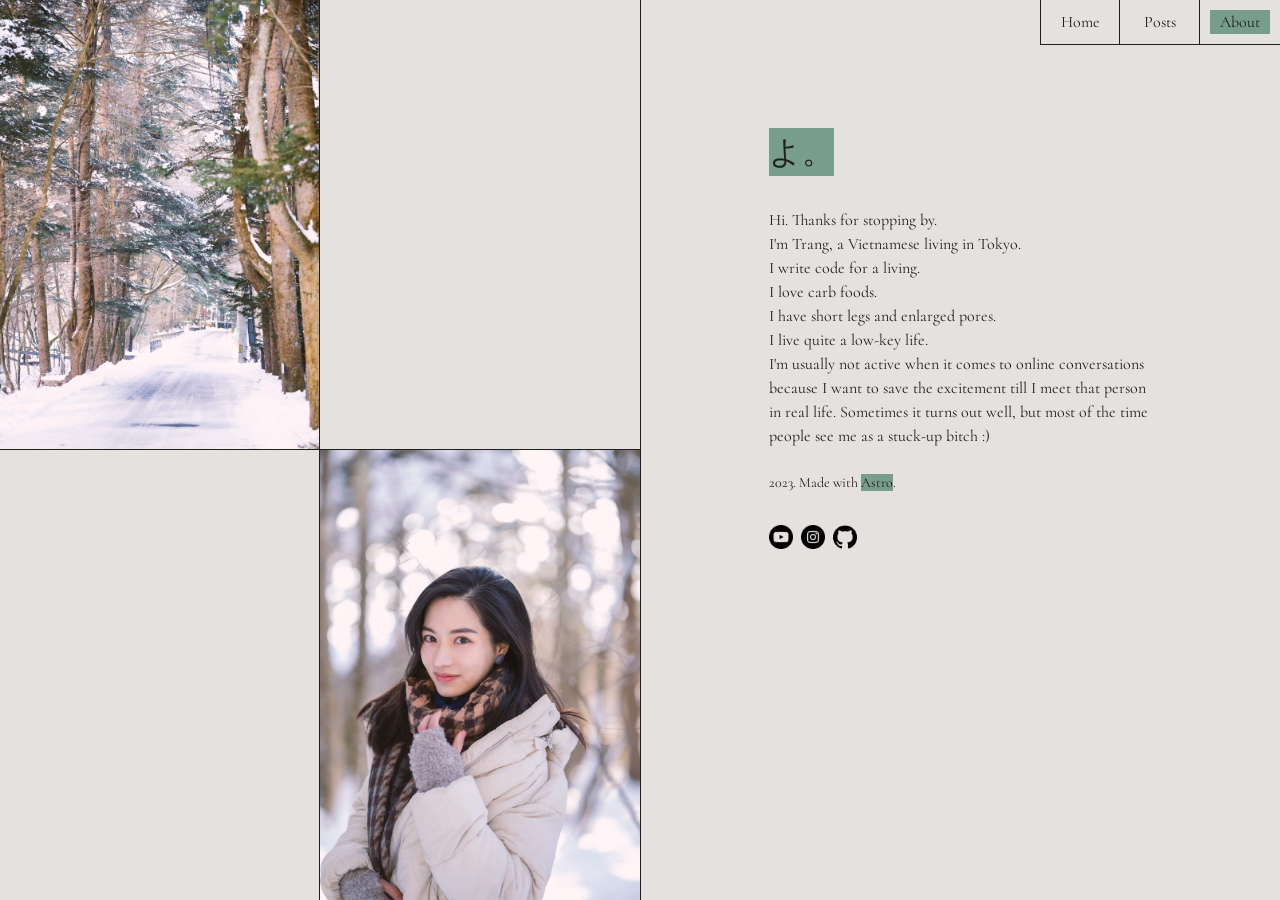
==== About/index.html @ fc633637 "Add files via upload" ====
<!DOCTYPE html><html data-astro-cid-5hce7sga=""><head><meta charset="utf-8"><title>About Trang</title><meta name="viewport" content="width=device-width, initial-scale=1"><link rel="icon" type="image/x-icon" href="images/favicon.jpg"><link rel="stylesheet" href="css/Base.B7hbmE_L.css"></head> <body class="bg-beige-100" data-astro-cid-5hce7sga="">  <div class="flex sm:h-screen flex-col-reverse sm:flex-row"> <div class="sm:flex-1 border-t sm:border-t-0 sm:border-r"> <div class="grid w-full h-full grid-cols-2 grid-rows-[270px_270px] sm:grid-rows-2"> <div class="bd bd-right bd-bottom overflow-hidden flex items-end"> <img src="images/snow2.jpg" alt="hero image" loading="lazy" decoding="async" width="300" height="700" class="w-full"> </div> <div class="bd bd-bottom overflow-hidden flex items-center justify-center"> <h3 class="sm:text-2xl w-9/12 uppercase"></h3> </div> <div class="bd bd-right overflow-hidden flex items-center px-8"> <h3 class="sm:text-2xl"></h3> </div> <div class="overflow-hidden flex"> <img src="images/snow3.jpg" alt="hero image" loading="lazy" decoding="async" width="500" height="700" class="w-full object-cover"> </div> </div> </div> <div class="sm:flex-1 static sm:relative"> <nav class="fixed items-center sm:absolute left-0 sm:right-0 sm:left-[unset] bg-beige-100"> <div class="flex items-center"> <a href="/" class="border-r border-b sm:border-l p-2.5 w-20 block text-center"> Home</a> <a href="/posts" class="bd bd-bottom bd-right p-2.5 w-20 block text-center"><p>Posts</p></a> <a href="/about" class="border-b border-r sm:border-r-0 p-2.5 w-20 block text-center"> <p class="bg-green-300">About</p></a> </div> </nav> <div class="py-20 px-10 sm:p-32"> <h4 class="text-2xl bg-green-300 w-fit font-jp mb-8">よ。</h4> <p>Hi. Thanks for stopping by.</p> <p>I'm Trang, a Vietnamese living in Tokyo.</p> <p>I write code for a living.</p> <p>I love carb foods.</p> <p>I have short legs and enlarged pores.</p> <p>I live quite a low-key life.</p> <p>
I'm usually not active when it comes to online conversations because I want to save the excitement till I meet that person in real life. Sometimes it turns out well, but most
     of the time people see me as a stuck-up bitch :)
</p> <br> <p class="text-sm">2023. Made with <a href="https://astro.build/" target="_blank" class="bg-green-300">Astro</a>.</p> <div class="flex gap-2 mt-8"> <a href="https://www.youtube.com/@mydebugdiary/featured" target="_blank" rel="noreferrer"><img src="images/youtube.png" alt="instagram-icon" class="w-6 h-6 cursor-pointer"></a> <a href="https://www.instagram.com/trang_garlic" target="_blank" rel="noreferrer"><img src="images/instagram.png" alt="instagram-icon" class="w-6 h-6 cursor-pointer"></a> <a href="https://github.com/trangtt-1054" target="_blank" rel="noreferrer"><img src="images/github.png" alt="linkedin-icon" class="w-6 h-6 cursor-pointer"></a> <!-- <a href="https://www.facebook.com/trang.sachi" target="_blank" rel="noreferrer"
      ><img src="/icons/youtube.png" alt="youtube-icon" class="w-6 h-6 cursor-pointer" /><img src="/icons/instagram.png" alt="instagram-icon" class="w-6 h-6 cursor-pointer" /></a
     > --> </div> </div> </div> </div>  <!-- <Navbar />
  <div class="max-w-5xl mx-auto mt-16">
   
  </div>
 </body> --> </body></html>
---- About/css/Base.B7hbmE_L.css ----
@layer properties{@supports (((-webkit-hyphens:none)) and (not (margin-trim:inline))) or ((-moz-orient:inline) and (not (color:rgb(from red r g b)))){*,:before,:after,::backdrop{--tw-border-style:solid;--tw-leading:initial;--tw-font-weight:initial;--tw-tracking:initial}}}@layer theme{:root,:host{--font-mono:ui-monospace, SFMono-Regular, Menlo, Monaco, Consolas, "Liberation Mono", "Courier New", monospace;--spacing:.25rem;--container-5xl:64rem;--font-weight-semibold:600;--font-weight-bold:700;--leading-tight:1.25;--default-mono-font-family:var(--font-mono)}}@layer base{*,:after,:before,::backdrop{box-sizing:border-box;border:0 solid;margin:0;padding:0}::file-selector-button{box-sizing:border-box;border:0 solid;margin:0;padding:0}html,:host{-webkit-text-size-adjust:100%;tab-size:4;font-feature-settings:normal;font-variation-settings:normal;-webkit-tap-highlight-color:transparent;font-family:Cormorant,serif;line-height:1.5}hr{height:0;color:inherit;border-top-width:1px}abbr:where([title]){-webkit-text-decoration:underline dotted;text-decoration:underline dotted}h1,h2,h3,h4,h5,h6{font-size:inherit;font-weight:inherit}a{color:inherit;-webkit-text-decoration:inherit;text-decoration:inherit}b,strong{font-weight:bolder}code,kbd,samp,pre{font-family:var(--default-mono-font-family,ui-monospace, SFMono-Regular, Menlo, Monaco, Consolas, "Liberation Mono", "Courier New", monospace);font-feature-settings:var(--default-mono-font-feature-settings,normal);font-variation-settings:var(--default-mono-font-variation-settings,normal);font-size:1em}small{font-size:80%}sub,sup{vertical-align:baseline;font-size:75%;line-height:0;position:relative}sub{bottom:-.25em}sup{top:-.5em}table{text-indent:0;border-color:inherit;border-collapse:collapse}:-moz-focusring{outline:auto}progress{vertical-align:baseline}summary{display:list-item}ol,ul,menu{list-style:none}img,svg,video,canvas,audio,iframe,embed,object{vertical-align:middle;display:block}img,video{max-width:100%;height:auto}button,input,select,optgroup,textarea{font:inherit;font-feature-settings:inherit;font-variation-settings:inherit;letter-spacing:inherit;color:inherit;opacity:1;background-color:#0000;border-radius:0}::file-selector-button{font:inherit;font-feature-settings:inherit;font-variation-settings:inherit;letter-spacing:inherit;color:inherit;opacity:1;background-color:#0000;border-radius:0}:where(select:is([multiple],[size])) optgroup{font-weight:bolder}:where(select:is([multiple],[size])) optgroup option{padding-inline-start:20px}::file-selector-button{margin-inline-end:4px}::placeholder{opacity:1}@supports (not ((-webkit-appearance:-apple-pay-button))) or (contain-intrinsic-size:1px){::placeholder{color:currentColor}@supports (color:color-mix(in lab,red,red)){::placeholder{color:color-mix(in oklab,currentcolor 50%,transparent)}}}textarea{resize:vertical}::-webkit-search-decoration{-webkit-appearance:none}::-webkit-date-and-time-value{min-height:1lh;text-align:inherit}::-webkit-datetime-edit{display:inline-flex}::-webkit-datetime-edit-fields-wrapper{padding:0}::-webkit-datetime-edit{padding-block:0}::-webkit-datetime-edit-year-field{padding-block:0}::-webkit-datetime-edit-month-field{padding-block:0}::-webkit-datetime-edit-day-field{padding-block:0}::-webkit-datetime-edit-hour-field{padding-block:0}::-webkit-datetime-edit-minute-field{padding-block:0}::-webkit-datetime-edit-second-field{padding-block:0}::-webkit-datetime-edit-millisecond-field{padding-block:0}::-webkit-datetime-edit-meridiem-field{padding-block:0}::-webkit-calendar-picker-indicator{line-height:1}:-moz-ui-invalid{box-shadow:none}button,input:where([type=button],[type=reset],[type=submit]){appearance:button}::file-selector-button{appearance:button}::-webkit-inner-spin-button{height:auto}::-webkit-outer-spin-button{height:auto}[hidden]:where(:not([hidden=until-found])){display:none!important}h1{font-size:3.5rem}html{color:#231f1f}}@layer components;@layer utilities{.pointer-events-none{pointer-events:none}.absolute{position:absolute}.fixed{position:fixed}.relative{position:relative}.static{position:static}.start{inset-inline-start:var(--spacing)}.end{inset-inline-end:var(--spacing)}.top-0{top:calc(var(--spacing) * 0)}.top-32{top:calc(var(--spacing) * 32)}.top-\[400px\]{top:400px}.bottom-3\.5{bottom:calc(var(--spacing) * 3.5)}.left-0{left:calc(var(--spacing) * 0)}.left-3{left:calc(var(--spacing) * 3)}.z-30{z-index:30}.col-span-1{grid-column:span 1/span 1}.col-span-2{grid-column:span 2/span 2}.col-span-4{grid-column:span 4/span 4}.col-start-1{grid-column-start:1}.col-start-2{grid-column-start:2}.col-start-4{grid-column-start:4}.row-span-1{grid-row:span 1/span 1}.row-span-2{grid-row:span 2/span 2}.row-span-3{grid-row:span 3/span 3}.row-span-6{grid-row:span 6/span 6}.row-span-10{grid-row:span 10/span 10}.row-span-18{grid-row:span 18/span 18}.row-span-19{grid-row:span 19/span 19}.row-span-20{grid-row:span 20/span 20}.row-span-21{grid-row:span 21/span 21}.row-span-22{grid-row:span 22/span 22}.row-span-23{grid-row:span 23/span 23}.row-span-25{grid-row:span 25/span 25}.row-span-27{grid-row:span 27/span 27}.row-start-2{grid-row-start:2}.m-auto{margin:auto}.mx-6{margin-inline:calc(var(--spacing) * 6)}.mx-auto{margin-inline:auto}.my-6{margin-block:calc(var(--spacing) * 6)}.mt-6{margin-top:calc(var(--spacing) * 6)}.mt-8{margin-top:calc(var(--spacing) * 8)}.mt-16{margin-top:calc(var(--spacing) * 16)}.mr-2{margin-right:calc(var(--spacing) * 2)}.mb-2{margin-bottom:calc(var(--spacing) * 2)}.mb-3{margin-bottom:calc(var(--spacing) * 3)}.mb-4{margin-bottom:calc(var(--spacing) * 4)}.mb-8{margin-bottom:calc(var(--spacing) * 8)}.-ml-24{margin-left:calc(var(--spacing) * -24)}.ml-4{margin-left:calc(var(--spacing) * 4)}.ml-auto{margin-left:auto}.block{display:block}.flex{display:flex}.grid{display:grid}.hidden{display:none}.inline-block{display:inline-block}.h-6{height:calc(var(--spacing) * 6)}.h-\[20px\]{height:20px}.h-\[60px\]{height:60px}.h-\[100px\]{height:100px}.h-\[180px\]{height:180px}.h-\[200px\]{height:200px}.h-\[210px\]{height:210px}.h-\[500px\]{height:500px}.h-full{height:100%}.h-screen{height:100vh}.w-1\/3{width:33.3333%}.w-6{width:calc(var(--spacing) * 6)}.w-9\/12{width:75%}.w-20{width:calc(var(--spacing) * 20)}.w-\[230px\]{width:230px}.w-\[460px\]{width:460px}.w-\[690px\]{width:690px}.w-\[800px\]{width:800px}.w-fit{width:fit-content}.w-full{width:100%}.max-w-5xl{max-width:var(--container-5xl)}.max-w-\[80\%\]{max-width:80%}.flex-1{flex:1}.cursor-pointer{cursor:pointer}.grid-cols-2{grid-template-columns:repeat(2,minmax(0,1fr))}.grid-cols-\[1fr_1fr_1fr_80px\]{grid-template-columns:1fr 1fr 1fr 80px}.grid-cols-\[230px_230px_230px_230px\]{grid-template-columns:230px 230px 230px 230px}.grid-rows-\[100px_1fr_1fr\]{grid-template-rows:100px 1fr 1fr}.grid-rows-\[100px_1fr_1fr_1fr\]{grid-template-rows:100px 1fr 1fr 1fr}.grid-rows-\[270px_270px\]{grid-template-rows:270px 270px}.flex-col{flex-direction:column}.flex-col-reverse{flex-direction:column-reverse}.flex-row{flex-direction:row}.items-center{align-items:center}.items-end{align-items:flex-end}.items-start{align-items:flex-start}.justify-center{justify-content:center}.justify-end{justify-content:flex-end}.gap-2{gap:calc(var(--spacing) * 2)}.overflow-hidden{overflow:hidden}.border{border-style:var(--tw-border-style);border-width:1px}.border-t{border-top-style:var(--tw-border-style);border-top-width:1px}.border-r{border-right-style:var(--tw-border-style);border-right-width:1px}.border-b{border-bottom-style:var(--tw-border-style);border-bottom-width:1px}.border-b-0{border-bottom-style:var(--tw-border-style);border-bottom-width:0}.bg-beige-100{background-color:#e4e1df}.bg-green-300{background-color:#779e8c}.object-cover{object-fit:cover}.p-2\.5{padding:calc(var(--spacing) * 2.5)}.p-3{padding:calc(var(--spacing) * 3)}.p-4{padding:calc(var(--spacing) * 4)}.p-6{padding:calc(var(--spacing) * 6)}.p-8{padding:calc(var(--spacing) * 8)}.px-1{padding-inline:calc(var(--spacing) * 1)}.px-8{padding-inline:calc(var(--spacing) * 8)}.px-10{padding-inline:calc(var(--spacing) * 10)}.py-0{padding-block:calc(var(--spacing) * 0)}.py-4{padding-block:calc(var(--spacing) * 4)}.py-8{padding-block:calc(var(--spacing) * 8)}.py-10{padding-block:calc(var(--spacing) * 10)}.py-16{padding-block:calc(var(--spacing) * 16)}.py-20{padding-block:calc(var(--spacing) * 20)}.pt-20{padding-top:calc(var(--spacing) * 20)}.pr-8{padding-right:calc(var(--spacing) * 8)}.pb-7{padding-bottom:calc(var(--spacing) * 7)}.pb-16{padding-bottom:calc(var(--spacing) * 16)}.text-center{text-align:center}.text-right{text-align:right}.font-jp{font-family:Noto Serif JP}.text-2xl{font-size:2rem}.text-5xl{font-size:7.5rem}.text-sm{font-size:.875rem}.text-xl{font-size:1.5rem}.leading-tight{--tw-leading:var(--leading-tight);line-height:var(--leading-tight)}.font-bold{--tw-font-weight:var(--font-weight-bold);font-weight:var(--font-weight-bold)}.font-semibold{--tw-font-weight:var(--font-weight-semibold);font-weight:var(--font-weight-semibold)}.tracking-tight{--tw-tracking:-.07em;letter-spacing:-.07em}.tracking-tighter{--tw-tracking:-.1em;letter-spacing:-.1em}.text-green-300{color:#779e8c}.uppercase{text-transform:uppercase}.italic{font-style:italic}.first\:border-t:first-child{border-top-style:var(--tw-border-style);border-top-width:1px}@media(hover:hover){.hover\:underline:hover{text-decoration-line:underline}}@media(min-width:40rem){.sm\:absolute{position:absolute}.sm\:fixed{position:fixed}.sm\:relative{position:relative}.sm\:right-0{right:calc(var(--spacing) * 0)}.sm\:left-\[unset\]{left:unset}.sm\:mt-8{margin-top:calc(var(--spacing) * 8)}.sm\:mt-10{margin-top:calc(var(--spacing) * 10)}.sm\:mb-2{margin-bottom:calc(var(--spacing) * 2)}.sm\:mb-4{margin-bottom:calc(var(--spacing) * 4)}.sm\:mb-8{margin-bottom:calc(var(--spacing) * 8)}.sm\:block{display:block}.sm\:flex{display:flex}.sm\:grid{display:grid}.sm\:hidden{display:none}.sm\:h-64{height:calc(var(--spacing) * 64)}.sm\:h-\[180px\]{height:180px}.sm\:h-\[190px\]{height:190px}.sm\:h-\[200px\]{height:200px}.sm\:h-\[220px\]{height:220px}.sm\:h-\[230px\]{height:230px}.sm\:h-\[250px\]{height:250px}.sm\:h-\[270px\]{height:270px}.sm\:h-screen{height:100vh}.sm\:w-1\/2{width:50%}.sm\:w-1\/3{width:33.3333%}.sm\:w-2\/3{width:66.6667%}.sm\:w-28{width:calc(var(--spacing) * 28)}.sm\:w-\[60\%\]{width:60%}.sm\:max-w-\[130px\]{max-width:130px}.sm\:flex-1{flex:1}.sm\:grid-rows-2{grid-template-rows:repeat(2,minmax(0,1fr))}.sm\:flex-col{flex-direction:column}.sm\:flex-row{flex-direction:row}.sm\:items-end{align-items:flex-end}.sm\:justify-end{justify-content:flex-end}.sm\:border-t{border-top-style:var(--tw-border-style);border-top-width:1px}.sm\:border-t-0{border-top-style:var(--tw-border-style);border-top-width:0}.sm\:border-r{border-right-style:var(--tw-border-style);border-right-width:1px}.sm\:border-r-0{border-right-style:var(--tw-border-style);border-right-width:0}.sm\:border-b{border-bottom-style:var(--tw-border-style);border-bottom-width:1px}.sm\:border-l{border-left-style:var(--tw-border-style);border-left-width:1px}.sm\:p-0{padding:calc(var(--spacing) * 0)}.sm\:p-32{padding:calc(var(--spacing) * 32)}.sm\:px-8{padding-inline:calc(var(--spacing) * 8)}.sm\:py-0{padding-block:calc(var(--spacing) * 0)}.sm\:py-10{padding-block:calc(var(--spacing) * 10)}.sm\:pt-20{padding-top:calc(var(--spacing) * 20)}.sm\:pt-28{padding-top:calc(var(--spacing) * 28)}.sm\:pr-10{padding-right:calc(var(--spacing) * 10)}.sm\:text-2xl{font-size:2rem}.sm\:text-3xl{font-size:3.5rem}}}body{scrollbar-width:none}body::-webkit-scrollbar{display:none}strong{font-style:italic}.bd-full{border-width:1px;overflow:hidden}.bd-left{border-left:1px}.bd-right{border-right:1px}.bd-top{border-top:1px}.bd-bottom{border-bottom:1px}.bd{border-color:black-500;border-style:solid}.text-vert{writing-mode:vertical-rl;text-orientation:mixed}@property --tw-border-style{syntax:"*";inherits:false;initial-value:solid}@property --tw-leading{syntax:"*";inherits:false}@property --tw-font-weight{syntax:"*";inherits:false}@property --tw-tracking{syntax:"*";inherits:false}@font-face{font-family:Cormorant;src:url(../fonts/Cormorant-Regular.ttf) format("truetype");font-display:swap;font-weight:400}@font-face{font-family:"Noto Serif JP";src:url(../fonts/NotoSerifJP-Regular.otf) format("otf");font-display:swap}
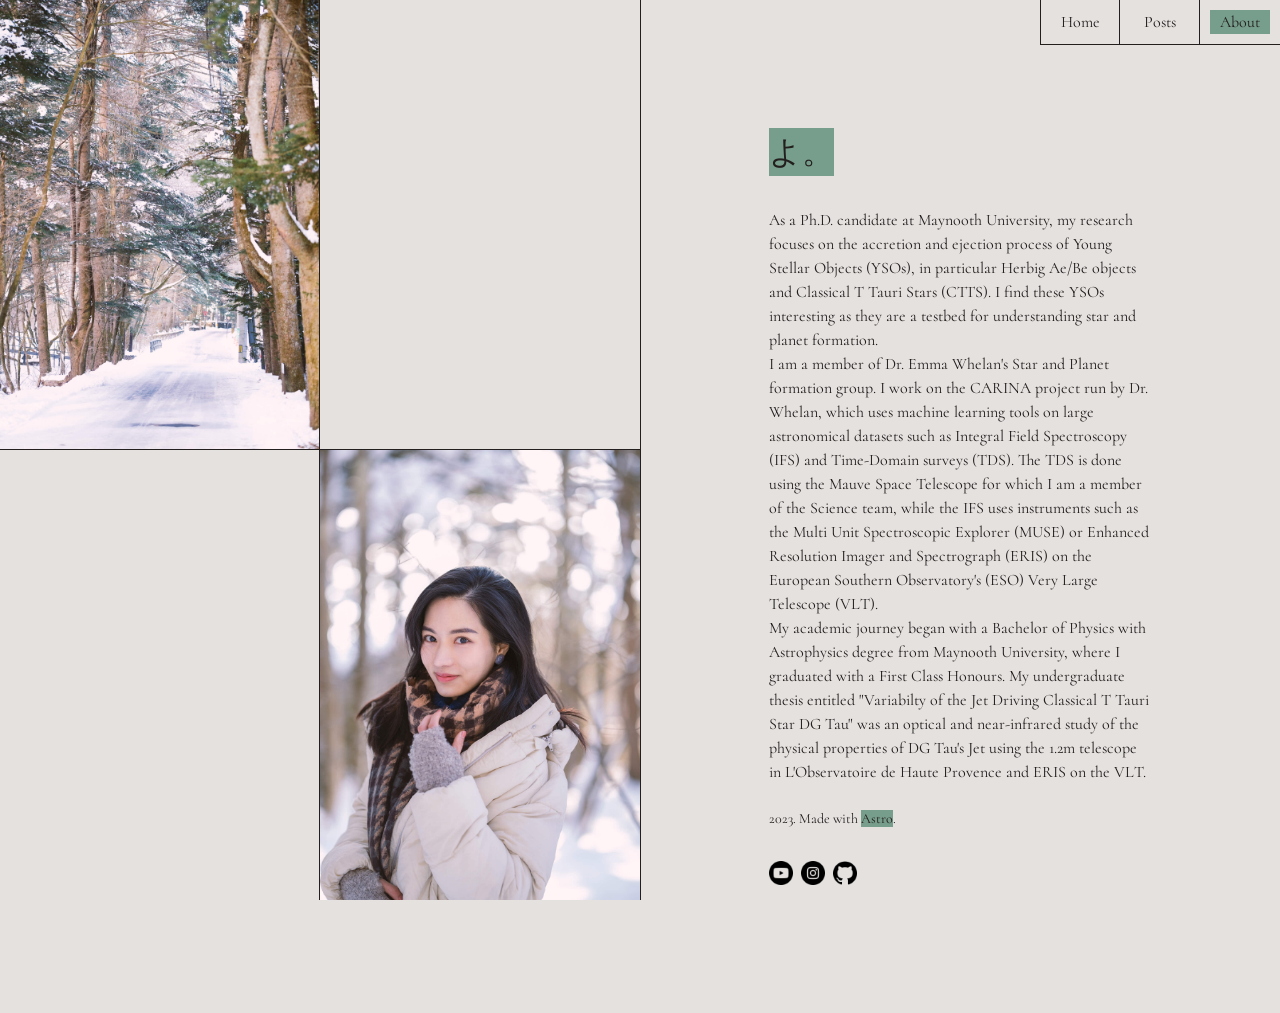
==== commit c51b0dd0: "Update index.html" ====
--- a/About/index.html
+++ b/About/index.html
@@ -1,10 +1,23 @@
-<!DOCTYPE html><html data-astro-cid-5hce7sga=""><head><meta charset="utf-8"><title>About Trang</title><meta name="viewport" content="width=device-width, initial-scale=1"><link rel="icon" type="image/x-icon" href="images/favicon.jpg"><link rel="stylesheet" href="css/Base.B7hbmE_L.css"></head> <body class="bg-beige-100" data-astro-cid-5hce7sga="">  <div class="flex sm:h-screen flex-col-reverse sm:flex-row"> <div class="sm:flex-1 border-t sm:border-t-0 sm:border-r"> <div class="grid w-full h-full grid-cols-2 grid-rows-[270px_270px] sm:grid-rows-2"> <div class="bd bd-right bd-bottom overflow-hidden flex items-end"> <img src="images/snow2.jpg" alt="hero image" loading="lazy" decoding="async" width="300" height="700" class="w-full"> </div> <div class="bd bd-bottom overflow-hidden flex items-center justify-center"> <h3 class="sm:text-2xl w-9/12 uppercase"></h3> </div> <div class="bd bd-right overflow-hidden flex items-center px-8"> <h3 class="sm:text-2xl"></h3> </div> <div class="overflow-hidden flex"> <img src="images/snow3.jpg" alt="hero image" loading="lazy" decoding="async" width="500" height="700" class="w-full object-cover"> </div> </div> </div> <div class="sm:flex-1 static sm:relative"> <nav class="fixed items-center sm:absolute left-0 sm:right-0 sm:left-[unset] bg-beige-100"> <div class="flex items-center"> <a href="/" class="border-r border-b sm:border-l p-2.5 w-20 block text-center"> Home</a> <a href="/posts" class="bd bd-bottom bd-right p-2.5 w-20 block text-center"><p>Posts</p></a> <a href="/about" class="border-b border-r sm:border-r-0 p-2.5 w-20 block text-center"> <p class="bg-green-300">About</p></a> </div> </nav> <div class="py-20 px-10 sm:p-32"> <h4 class="text-2xl bg-green-300 w-fit font-jp mb-8">よ。</h4> <p>Hi. Thanks for stopping by.</p> <p>I'm Trang, a Vietnamese living in Tokyo.</p> <p>I write code for a living.</p> <p>I love carb foods.</p> <p>I have short legs and enlarged pores.</p> <p>I live quite a low-key life.</p> <p>
-I'm usually not active when it comes to online conversations because I want to save the excitement till I meet that person in real life. Sometimes it turns out well, but most
-     of the time people see me as a stuck-up bitch :)
-</p> <br> <p class="text-sm">2023. Made with <a href="https://astro.build/" target="_blank" class="bg-green-300">Astro</a>.</p> <div class="flex gap-2 mt-8"> <a href="https://www.youtube.com/@mydebugdiary/featured" target="_blank" rel="noreferrer"><img src="images/youtube.png" alt="instagram-icon" class="w-6 h-6 cursor-pointer"></a> <a href="https://www.instagram.com/trang_garlic" target="_blank" rel="noreferrer"><img src="images/instagram.png" alt="instagram-icon" class="w-6 h-6 cursor-pointer"></a> <a href="https://github.com/trangtt-1054" target="_blank" rel="noreferrer"><img src="images/github.png" alt="linkedin-icon" class="w-6 h-6 cursor-pointer"></a> <!-- <a href="https://www.facebook.com/trang.sachi" target="_blank" rel="noreferrer"
+<!DOCTYPE html>
+<html data-astro-cid-5hce7sga=""><head><meta charset="utf-8"><title>About Me</title><meta name="viewport" content="width=device-width, initial-scale=1"><link rel="icon" type="image/x-icon" href="images/favicon.jpg"><link rel="stylesheet" href="css/Base.B7hbmE_L.css"></head> <body class="bg-beige-100" data-astro-cid-5hce7sga="">  <div class="flex sm:h-screen flex-col-reverse sm:flex-row"> <div class="sm:flex-1 border-t sm:border-t-0 sm:border-r"> <div class="grid w-full h-full grid-cols-2 grid-rows-[270px_270px] sm:grid-rows-2"> <div class="bd bd-right bd-bottom overflow-hidden flex items-end"> <img src="images/snow2.jpg" alt="hero image" loading="lazy" decoding="async" width="300" height="700" class="w-full"> </div> <div class="bd bd-bottom overflow-hidden flex items-center justify-center"> <h3 class="sm:text-2xl w-9/12 uppercase"></h3> </div> <div class="bd bd-right overflow-hidden flex items-center px-8"> <h3 class="sm:text-2xl"></h3> </div> <div class="overflow-hidden flex"> <img src="images/snow3.jpg" alt="hero image" loading="lazy" decoding="async" width="500" height="700" class="w-full object-cover"> </div> </div> </div> <div class="sm:flex-1 static sm:relative"> <nav class="fixed items-center sm:absolute left-0 sm:right-0 sm:left-[unset] bg-beige-100"> <div class="flex items-center"> <a href="/" class="border-r border-b sm:border-l p-2.5 w-20 block text-center"> Home</a> <a href="/posts" class="bd bd-bottom bd-right p-2.5 w-20 block text-center"><p>Posts</p></a> <a href="/about" class="border-b border-r sm:border-r-0 p-2.5 w-20 block text-center"> <p class="bg-green-300">About</p></a> </div> </nav> <div class="py-20 px-10 sm:p-32"> <h4 class="text-2xl bg-green-300 w-fit font-jp mb-8">よ。</h4> 
+     <p>As a Ph.D. candidate at Maynooth University, my research focuses on the accretion and ejection process of Young Stellar Objects (YSOs), 
+          in particular Herbig Ae/Be objects and Classical T Tauri Stars (CTTS). I find these YSOs interesting as they are a testbed for understanding star and planet formation.</p> 
+     <p>I am a member of Dr. Emma Whelan's Star and Planet formation group. 
+          I work on the CARINA project run by Dr. Whelan, which uses machine learning 
+          tools on large astronomical datasets such as Integral Field Spectroscopy (IFS) 
+          and Time-Domain surveys (TDS). The TDS is done using the Mauve Space Telescope 
+          for which I am a member of the Science team, while the IFS uses instruments such 
+          as the Multi Unit Spectroscopic Explorer (MUSE) or Enhanced Resolution Imager and 
+          Spectrograph (ERIS) on the European Southern Observatory's (ESO) Very Large Telescope (VLT).</p> 
+     <p>My academic journey began with a Bachelor of Physics with Astrophysics degree from Maynooth 
+          University, where I graduated with a First Class Honours. My undergraduate thesis entitled 
+          "Variabilty of the Jet Driving Classical T Tauri Star DG Tau" was an optical and near-infrared 
+          study of the physical properties of DG Tau's Jet using the 1.2m telescope in L'Observatoire de 
+          Haute Provence and ERIS on the VLT.</p> 
+ <br> <p class="text-sm">2023. Made with <a href="https://astro.build/" target="_blank" class="bg-green-300">Astro</a>.</p> <div class="flex gap-2 mt-8"> <a href="https://www.youtube.com/@mydebugdiary/featured" target="_blank" rel="noreferrer"><img src="images/youtube.png" alt="instagram-icon" class="w-6 h-6 cursor-pointer"></a> <a href="https://www.instagram.com/trang_garlic" target="_blank" rel="noreferrer"><img src="images/instagram.png" alt="instagram-icon" class="w-6 h-6 cursor-pointer"></a> <a href="https://github.com/trangtt-1054" target="_blank" rel="noreferrer"><img src="images/github.png" alt="linkedin-icon" class="w-6 h-6 cursor-pointer"></a> <!-- <a href="https://www.facebook.com/trang.sachi" target="_blank" rel="noreferrer"
       ><img src="/icons/youtube.png" alt="youtube-icon" class="w-6 h-6 cursor-pointer" /><img src="/icons/instagram.png" alt="instagram-icon" class="w-6 h-6 cursor-pointer" /></a
      > --> </div> </div> </div> </div>  <!-- <Navbar />
   <div class="max-w-5xl mx-auto mt-16">
    
   </div>
- </body> --> </body></html>+ </body> --> </body></html>
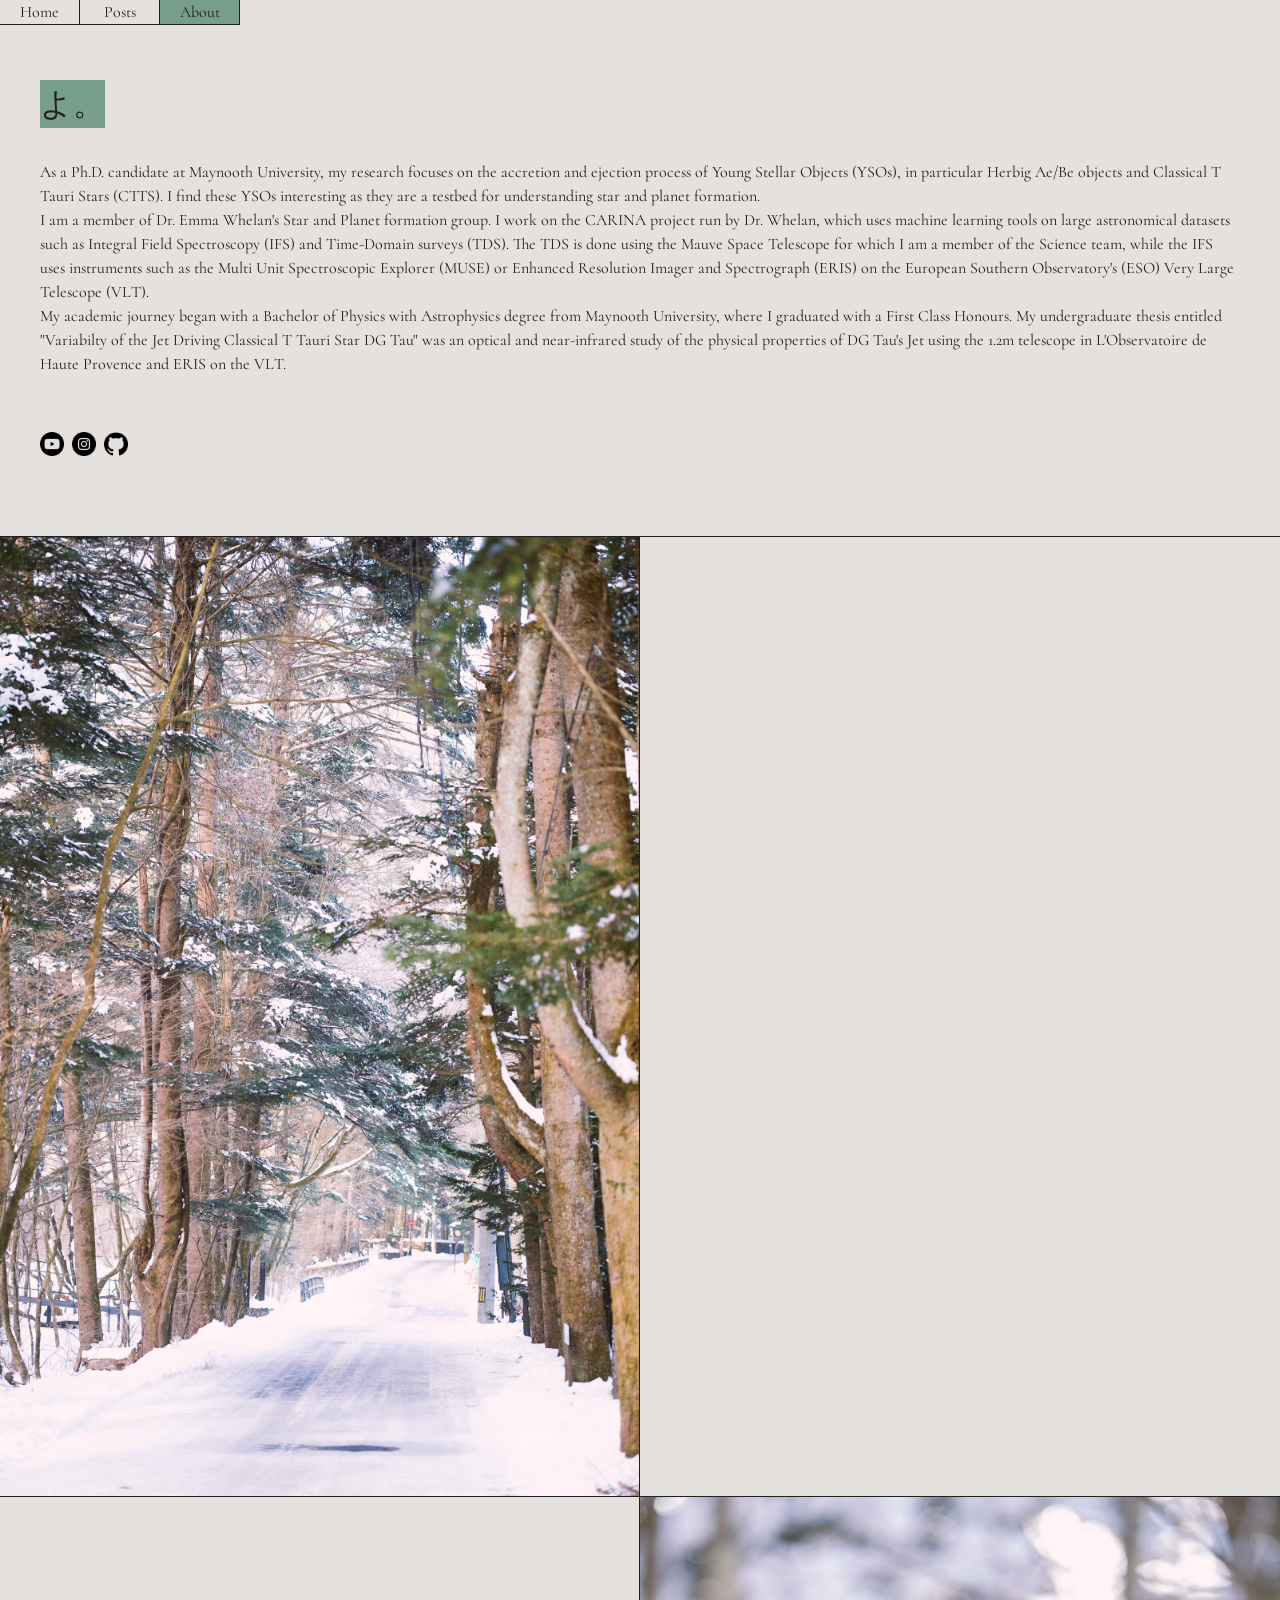
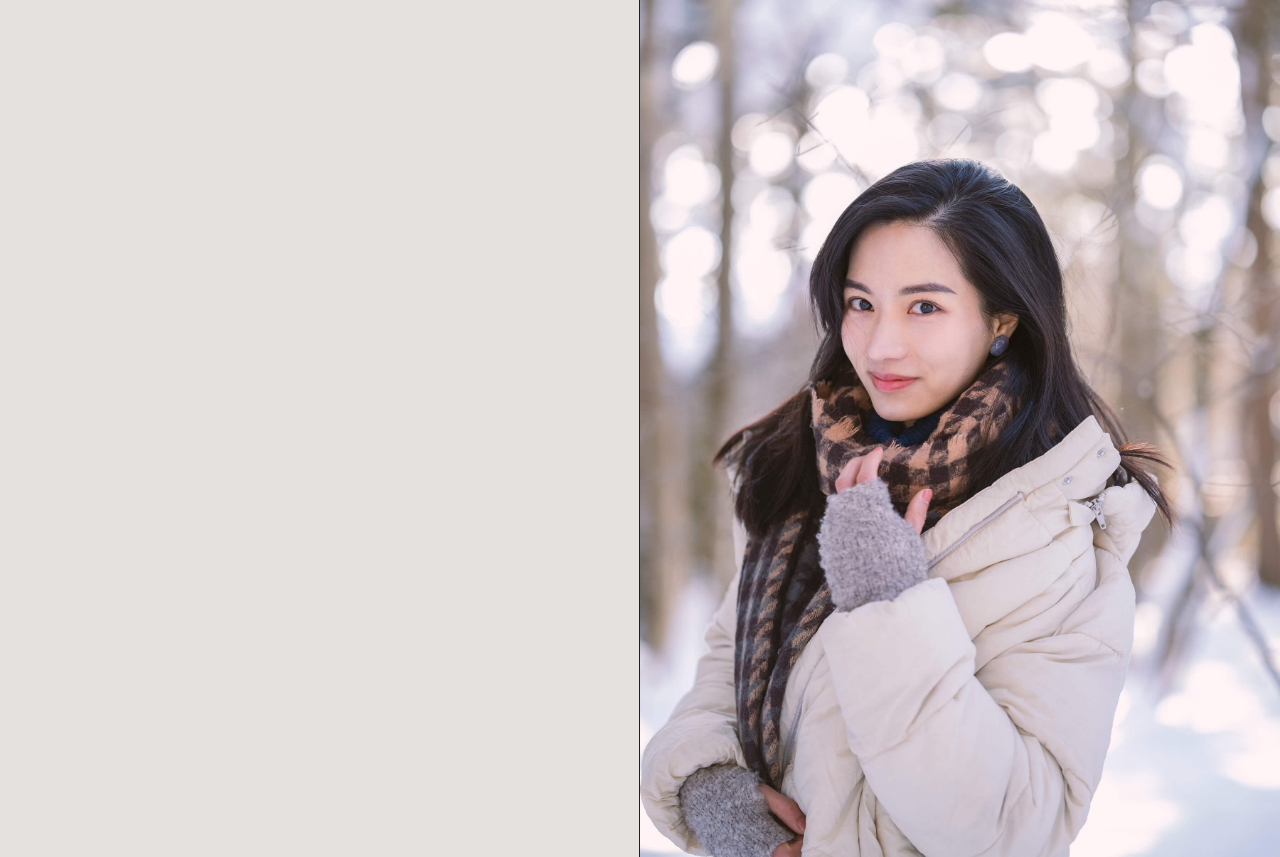
==== commit d42c5d1d: "Update index.html" ====
--- a/About/index.html
+++ b/About/index.html
@@ -14,7 +14,7 @@
           "Variabilty of the Jet Driving Classical T Tauri Star DG Tau" was an optical and near-infrared 
           study of the physical properties of DG Tau's Jet using the 1.2m telescope in L'Observatoire de 
           Haute Provence and ERIS on the VLT.</p> 
- <br> <p class="text-sm">2023. Made with <a href="https://astro.build/" target="_blank" class="bg-green-300">Astro</a>.</p> <div class="flex gap-2 mt-8"> <a href="https://www.youtube.com/@mydebugdiary/featured" target="_blank" rel="noreferrer"><img src="images/youtube.png" alt="instagram-icon" class="w-6 h-6 cursor-pointer"></a> <a href="https://www.instagram.com/trang_garlic" target="_blank" rel="noreferrer"><img src="images/instagram.png" alt="instagram-icon" class="w-6 h-6 cursor-pointer"></a> <a href="https://github.com/trangtt-1054" target="_blank" rel="noreferrer"><img src="images/github.png" alt="linkedin-icon" class="w-6 h-6 cursor-pointer"></a> <!-- <a href="https://www.facebook.com/trang.sachi" target="_blank" rel="noreferrer"
+ <br>  <div class="flex gap-2 mt-8"> <a href="https://www.youtube.com/@mydebugdiary/featured" target="_blank" rel="noreferrer"><img src="images/youtube.png" alt="instagram-icon" class="w-6 h-6 cursor-pointer"></a> <a href="https://www.instagram.com/trang_garlic" target="_blank" rel="noreferrer"><img src="images/instagram.png" alt="instagram-icon" class="w-6 h-6 cursor-pointer"></a> <a href="https://github.com/trangtt-1054" target="_blank" rel="noreferrer"><img src="images/github.png" alt="linkedin-icon" class="w-6 h-6 cursor-pointer"></a> <!-- <a href="https://www.facebook.com/trang.sachi" target="_blank" rel="noreferrer"
       ><img src="/icons/youtube.png" alt="youtube-icon" class="w-6 h-6 cursor-pointer" /><img src="/icons/instagram.png" alt="instagram-icon" class="w-6 h-6 cursor-pointer" /></a
      > --> </div> </div> </div> </div>  <!-- <Navbar />
   <div class="max-w-5xl mx-auto mt-16">
--- a/About/css/Base.B7hbmE_L.css
+++ b/About/css/Base.B7hbmE_L.css
@@ -1 +1,872 @@
-@layer properties{@supports (((-webkit-hyphens:none)) and (not (margin-trim:inline))) or ((-moz-orient:inline) and (not (color:rgb(from red r g b)))){*,:before,:after,::backdrop{--tw-border-style:solid;--tw-leading:initial;--tw-font-weight:initial;--tw-tracking:initial}}}@layer theme{:root,:host{--font-mono:ui-monospace, SFMono-Regular, Menlo, Monaco, Consolas, "Liberation Mono", "Courier New", monospace;--spacing:.25rem;--container-5xl:64rem;--font-weight-semibold:600;--font-weight-bold:700;--leading-tight:1.25;--default-mono-font-family:var(--font-mono)}}@layer base{*,:after,:before,::backdrop{box-sizing:border-box;border:0 solid;margin:0;padding:0}::file-selector-button{box-sizing:border-box;border:0 solid;margin:0;padding:0}html,:host{-webkit-text-size-adjust:100%;tab-size:4;font-feature-settings:normal;font-variation-settings:normal;-webkit-tap-highlight-color:transparent;font-family:Cormorant,serif;line-height:1.5}hr{height:0;color:inherit;border-top-width:1px}abbr:where([title]){-webkit-text-decoration:underline dotted;text-decoration:underline dotted}h1,h2,h3,h4,h5,h6{font-size:inherit;font-weight:inherit}a{color:inherit;-webkit-text-decoration:inherit;text-decoration:inherit}b,strong{font-weight:bolder}code,kbd,samp,pre{font-family:var(--default-mono-font-family,ui-monospace, SFMono-Regular, Menlo, Monaco, Consolas, "Liberation Mono", "Courier New", monospace);font-feature-settings:var(--default-mono-font-feature-settings,normal);font-variation-settings:var(--default-mono-font-variation-settings,normal);font-size:1em}small{font-size:80%}sub,sup{vertical-align:baseline;font-size:75%;line-height:0;position:relative}sub{bottom:-.25em}sup{top:-.5em}table{text-indent:0;border-color:inherit;border-collapse:collapse}:-moz-focusring{outline:auto}progress{vertical-align:baseline}summary{display:list-item}ol,ul,menu{list-style:none}img,svg,video,canvas,audio,iframe,embed,object{vertical-align:middle;display:block}img,video{max-width:100%;height:auto}button,input,select,optgroup,textarea{font:inherit;font-feature-settings:inherit;font-variation-settings:inherit;letter-spacing:inherit;color:inherit;opacity:1;background-color:#0000;border-radius:0}::file-selector-button{font:inherit;font-feature-settings:inherit;font-variation-settings:inherit;letter-spacing:inherit;color:inherit;opacity:1;background-color:#0000;border-radius:0}:where(select:is([multiple],[size])) optgroup{font-weight:bolder}:where(select:is([multiple],[size])) optgroup option{padding-inline-start:20px}::file-selector-button{margin-inline-end:4px}::placeholder{opacity:1}@supports (not ((-webkit-appearance:-apple-pay-button))) or (contain-intrinsic-size:1px){::placeholder{color:currentColor}@supports (color:color-mix(in lab,red,red)){::placeholder{color:color-mix(in oklab,currentcolor 50%,transparent)}}}textarea{resize:vertical}::-webkit-search-decoration{-webkit-appearance:none}::-webkit-date-and-time-value{min-height:1lh;text-align:inherit}::-webkit-datetime-edit{display:inline-flex}::-webkit-datetime-edit-fields-wrapper{padding:0}::-webkit-datetime-edit{padding-block:0}::-webkit-datetime-edit-year-field{padding-block:0}::-webkit-datetime-edit-month-field{padding-block:0}::-webkit-datetime-edit-day-field{padding-block:0}::-webkit-datetime-edit-hour-field{padding-block:0}::-webkit-datetime-edit-minute-field{padding-block:0}::-webkit-datetime-edit-second-field{padding-block:0}::-webkit-datetime-edit-millisecond-field{padding-block:0}::-webkit-datetime-edit-meridiem-field{padding-block:0}::-webkit-calendar-picker-indicator{line-height:1}:-moz-ui-invalid{box-shadow:none}button,input:where([type=button],[type=reset],[type=submit]){appearance:button}::file-selector-button{appearance:button}::-webkit-inner-spin-button{height:auto}::-webkit-outer-spin-button{height:auto}[hidden]:where(:not([hidden=until-found])){display:none!important}h1{font-size:3.5rem}html{color:#231f1f}}@layer components;@layer utilities{.pointer-events-none{pointer-events:none}.absolute{position:absolute}.fixed{position:fixed}.relative{position:relative}.static{position:static}.start{inset-inline-start:var(--spacing)}.end{inset-inline-end:var(--spacing)}.top-0{top:calc(var(--spacing) * 0)}.top-32{top:calc(var(--spacing) * 32)}.top-\[400px\]{top:400px}.bottom-3\.5{bottom:calc(var(--spacing) * 3.5)}.left-0{left:calc(var(--spacing) * 0)}.left-3{left:calc(var(--spacing) * 3)}.z-30{z-index:30}.col-span-1{grid-column:span 1/span 1}.col-span-2{grid-column:span 2/span 2}.col-span-4{grid-column:span 4/span 4}.col-start-1{grid-column-start:1}.col-start-2{grid-column-start:2}.col-start-4{grid-column-start:4}.row-span-1{grid-row:span 1/span 1}.row-span-2{grid-row:span 2/span 2}.row-span-3{grid-row:span 3/span 3}.row-span-6{grid-row:span 6/span 6}.row-span-10{grid-row:span 10/span 10}.row-span-18{grid-row:span 18/span 18}.row-span-19{grid-row:span 19/span 19}.row-span-20{grid-row:span 20/span 20}.row-span-21{grid-row:span 21/span 21}.row-span-22{grid-row:span 22/span 22}.row-span-23{grid-row:span 23/span 23}.row-span-25{grid-row:span 25/span 25}.row-span-27{grid-row:span 27/span 27}.row-start-2{grid-row-start:2}.m-auto{margin:auto}.mx-6{margin-inline:calc(var(--spacing) * 6)}.mx-auto{margin-inline:auto}.my-6{margin-block:calc(var(--spacing) * 6)}.mt-6{margin-top:calc(var(--spacing) * 6)}.mt-8{margin-top:calc(var(--spacing) * 8)}.mt-16{margin-top:calc(var(--spacing) * 16)}.mr-2{margin-right:calc(var(--spacing) * 2)}.mb-2{margin-bottom:calc(var(--spacing) * 2)}.mb-3{margin-bottom:calc(var(--spacing) * 3)}.mb-4{margin-bottom:calc(var(--spacing) * 4)}.mb-8{margin-bottom:calc(var(--spacing) * 8)}.-ml-24{margin-left:calc(var(--spacing) * -24)}.ml-4{margin-left:calc(var(--spacing) * 4)}.ml-auto{margin-left:auto}.block{display:block}.flex{display:flex}.grid{display:grid}.hidden{display:none}.inline-block{display:inline-block}.h-6{height:calc(var(--spacing) * 6)}.h-\[20px\]{height:20px}.h-\[60px\]{height:60px}.h-\[100px\]{height:100px}.h-\[180px\]{height:180px}.h-\[200px\]{height:200px}.h-\[210px\]{height:210px}.h-\[500px\]{height:500px}.h-full{height:100%}.h-screen{height:100vh}.w-1\/3{width:33.3333%}.w-6{width:calc(var(--spacing) * 6)}.w-9\/12{width:75%}.w-20{width:calc(var(--spacing) * 20)}.w-\[230px\]{width:230px}.w-\[460px\]{width:460px}.w-\[690px\]{width:690px}.w-\[800px\]{width:800px}.w-fit{width:fit-content}.w-full{width:100%}.max-w-5xl{max-width:var(--container-5xl)}.max-w-\[80\%\]{max-width:80%}.flex-1{flex:1}.cursor-pointer{cursor:pointer}.grid-cols-2{grid-template-columns:repeat(2,minmax(0,1fr))}.grid-cols-\[1fr_1fr_1fr_80px\]{grid-template-columns:1fr 1fr 1fr 80px}.grid-cols-\[230px_230px_230px_230px\]{grid-template-columns:230px 230px 230px 230px}.grid-rows-\[100px_1fr_1fr\]{grid-template-rows:100px 1fr 1fr}.grid-rows-\[100px_1fr_1fr_1fr\]{grid-template-rows:100px 1fr 1fr 1fr}.grid-rows-\[270px_270px\]{grid-template-rows:270px 270px}.flex-col{flex-direction:column}.flex-col-reverse{flex-direction:column-reverse}.flex-row{flex-direction:row}.items-center{align-items:center}.items-end{align-items:flex-end}.items-start{align-items:flex-start}.justify-center{justify-content:center}.justify-end{justify-content:flex-end}.gap-2{gap:calc(var(--spacing) * 2)}.overflow-hidden{overflow:hidden}.border{border-style:var(--tw-border-style);border-width:1px}.border-t{border-top-style:var(--tw-border-style);border-top-width:1px}.border-r{border-right-style:var(--tw-border-style);border-right-width:1px}.border-b{border-bottom-style:var(--tw-border-style);border-bottom-width:1px}.border-b-0{border-bottom-style:var(--tw-border-style);border-bottom-width:0}.bg-beige-100{background-color:#e4e1df}.bg-green-300{background-color:#779e8c}.object-cover{object-fit:cover}.p-2\.5{padding:calc(var(--spacing) * 2.5)}.p-3{padding:calc(var(--spacing) * 3)}.p-4{padding:calc(var(--spacing) * 4)}.p-6{padding:calc(var(--spacing) * 6)}.p-8{padding:calc(var(--spacing) * 8)}.px-1{padding-inline:calc(var(--spacing) * 1)}.px-8{padding-inline:calc(var(--spacing) * 8)}.px-10{padding-inline:calc(var(--spacing) * 10)}.py-0{padding-block:calc(var(--spacing) * 0)}.py-4{padding-block:calc(var(--spacing) * 4)}.py-8{padding-block:calc(var(--spacing) * 8)}.py-10{padding-block:calc(var(--spacing) * 10)}.py-16{padding-block:calc(var(--spacing) * 16)}.py-20{padding-block:calc(var(--spacing) * 20)}.pt-20{padding-top:calc(var(--spacing) * 20)}.pr-8{padding-right:calc(var(--spacing) * 8)}.pb-7{padding-bottom:calc(var(--spacing) * 7)}.pb-16{padding-bottom:calc(var(--spacing) * 16)}.text-center{text-align:center}.text-right{text-align:right}.font-jp{font-family:Noto Serif JP}.text-2xl{font-size:2rem}.text-5xl{font-size:7.5rem}.text-sm{font-size:.875rem}.text-xl{font-size:1.5rem}.leading-tight{--tw-leading:var(--leading-tight);line-height:var(--leading-tight)}.font-bold{--tw-font-weight:var(--font-weight-bold);font-weight:var(--font-weight-bold)}.font-semibold{--tw-font-weight:var(--font-weight-semibold);font-weight:var(--font-weight-semibold)}.tracking-tight{--tw-tracking:-.07em;letter-spacing:-.07em}.tracking-tighter{--tw-tracking:-.1em;letter-spacing:-.1em}.text-green-300{color:#779e8c}.uppercase{text-transform:uppercase}.italic{font-style:italic}.first\:border-t:first-child{border-top-style:var(--tw-border-style);border-top-width:1px}@media(hover:hover){.hover\:underline:hover{text-decoration-line:underline}}@media(min-width:40rem){.sm\:absolute{position:absolute}.sm\:fixed{position:fixed}.sm\:relative{position:relative}.sm\:right-0{right:calc(var(--spacing) * 0)}.sm\:left-\[unset\]{left:unset}.sm\:mt-8{margin-top:calc(var(--spacing) * 8)}.sm\:mt-10{margin-top:calc(var(--spacing) * 10)}.sm\:mb-2{margin-bottom:calc(var(--spacing) * 2)}.sm\:mb-4{margin-bottom:calc(var(--spacing) * 4)}.sm\:mb-8{margin-bottom:calc(var(--spacing) * 8)}.sm\:block{display:block}.sm\:flex{display:flex}.sm\:grid{display:grid}.sm\:hidden{display:none}.sm\:h-64{height:calc(var(--spacing) * 64)}.sm\:h-\[180px\]{height:180px}.sm\:h-\[190px\]{height:190px}.sm\:h-\[200px\]{height:200px}.sm\:h-\[220px\]{height:220px}.sm\:h-\[230px\]{height:230px}.sm\:h-\[250px\]{height:250px}.sm\:h-\[270px\]{height:270px}.sm\:h-screen{height:100vh}.sm\:w-1\/2{width:50%}.sm\:w-1\/3{width:33.3333%}.sm\:w-2\/3{width:66.6667%}.sm\:w-28{width:calc(var(--spacing) * 28)}.sm\:w-\[60\%\]{width:60%}.sm\:max-w-\[130px\]{max-width:130px}.sm\:flex-1{flex:1}.sm\:grid-rows-2{grid-template-rows:repeat(2,minmax(0,1fr))}.sm\:flex-col{flex-direction:column}.sm\:flex-row{flex-direction:row}.sm\:items-end{align-items:flex-end}.sm\:justify-end{justify-content:flex-end}.sm\:border-t{border-top-style:var(--tw-border-style);border-top-width:1px}.sm\:border-t-0{border-top-style:var(--tw-border-style);border-top-width:0}.sm\:border-r{border-right-style:var(--tw-border-style);border-right-width:1px}.sm\:border-r-0{border-right-style:var(--tw-border-style);border-right-width:0}.sm\:border-b{border-bottom-style:var(--tw-border-style);border-bottom-width:1px}.sm\:border-l{border-left-style:var(--tw-border-style);border-left-width:1px}.sm\:p-0{padding:calc(var(--spacing) * 0)}.sm\:p-32{padding:calc(var(--spacing) * 32)}.sm\:px-8{padding-inline:calc(var(--spacing) * 8)}.sm\:py-0{padding-block:calc(var(--spacing) * 0)}.sm\:py-10{padding-block:calc(var(--spacing) * 10)}.sm\:pt-20{padding-top:calc(var(--spacing) * 20)}.sm\:pt-28{padding-top:calc(var(--spacing) * 28)}.sm\:pr-10{padding-right:calc(var(--spacing) * 10)}.sm\:text-2xl{font-size:2rem}.sm\:text-3xl{font-size:3.5rem}}}body{scrollbar-width:none}body::-webkit-scrollbar{display:none}strong{font-style:italic}.bd-full{border-width:1px;overflow:hidden}.bd-left{border-left:1px}.bd-right{border-right:1px}.bd-top{border-top:1px}.bd-bottom{border-bottom:1px}.bd{border-color:black-500;border-style:solid}.text-vert{writing-mode:vertical-rl;text-orientation:mixed}@property --tw-border-style{syntax:"*";inherits:false;initial-value:solid}@property --tw-leading{syntax:"*";inherits:false}@property --tw-font-weight{syntax:"*";inherits:false}@property --tw-tracking{syntax:"*";inherits:false}@font-face{font-family:Cormorant;src:url(../fonts/Cormorant-Regular.ttf) format("truetype");font-display:swap;font-weight:400}@font-face{font-family:"Noto Serif JP";src:url(../fonts/NotoSerifJP-Regular.otf) format("otf");font-display:swap}
+@layer properties {
+    @supports (((-webkit-hyphens:none)) and (not (margin-trim:inline))) or ((-moz-orient:inline) and (not (color:rgb(from red r g b)))) {
+        *,:before,:after,::backdrop {
+            --tw-border-style:solid;
+            --tw-leading:initial;
+            --tw-font-weight:initial;
+            --tw-tracking:initial;
+        }
+    }
+}
+@layer theme {
+    :root,:host {
+        --font-mono:ui-monospace, SFMono-Regular, Menlo, Monaco, Consolas, "Liberation Mono", "Courier New", monospace;
+        --spacing:.25rem;
+        --container-5xl:64rem;
+        --font-weight-semibold:600;
+        --font-weight-bold:700;
+        --leading-tight:1.25;
+        --default-mono-font-family:var(--font-mono);
+    }
+}
+@layer base {
+    *,:after,:before,::backdrop {
+        box-sizing:border-box;
+        border:0 solid;
+        margin:0;
+        padding:0;
+    }
+    ::file-selector-button {
+        box-sizing:border-box;
+        border:0 solid;
+        margin:0;
+        padding:0;
+    }
+    html,:host {
+        -webkit-text-size-adjust:100%;
+        tab-size:4;
+        font-feature-settings:normal;
+        font-variation-settings:normal;
+        -webkit-tap-highlight-color:transparent;
+        font-family:Cormorant,serif;
+        line-height:1.5;
+    }
+    hr {
+        height:0;
+        color:inherit;
+        border-top-width:1px;
+    }
+    abbr:where([title]) {
+        -webkit-text-decoration:underline dotted;
+        text-decoration:underline dotted;
+    }
+    h1,h2,h3,h4,h5,h6 {
+        font-size:inherit;
+        font-weight:inherit;
+    }
+    a {
+        color:inherit;
+        -webkit-text-decoration:inherit;
+        text-decoration:inherit;
+    }
+    b,strong {
+        font-weight:bolder;
+    }
+    code,kbd,samp,pre {
+        font-family:var(--default-mono-font-family,ui-monospace, SFMono-Regular, Menlo, Monaco, Consolas, "Liberation Mono", "Courier New", monospace);
+        font-feature-settings:var(--default-mono-font-feature-settings,normal);
+        font-variation-settings:var(--default-mono-font-variation-settings,normal);
+        font-size:1em;
+    }
+    small {
+        font-size:80%;
+    }
+    sub,sup {
+        vertical-align:baseline;
+        font-size:75%;
+        line-height:0;
+        position:relative;
+    }
+    sub {
+        bottom:-.25em;
+    }
+    sup {
+        top:-.5em;
+    }
+    table {
+        text-indent:0;
+        border-color:inherit;
+        border-collapse:collapse;
+    }
+    :-moz-focusring {
+        outline:auto;
+    }
+    progress {
+        vertical-align:baseline;
+    }
+    summary {
+        display:list-item;
+    }
+    ol,ul,menu {
+        list-style:none;
+    }
+    img,svg,video,canvas,audio,iframe,embed,object {
+        vertical-align:middle;
+        display:block;
+    }
+    img,video {
+        max-width:100%;
+        height:auto;
+    }
+    button,input,select,optgroup,textarea {
+        font:inherit;
+        font-feature-settings:inherit;
+        font-variation-settings:inherit;
+        letter-spacing:inherit;
+        color:inherit;
+        opacity:1;
+        background-color:#0000;
+        border-radius:0;
+    }
+    ::file-selector-button {
+        font:inherit;
+        font-feature-settings:inherit;
+        font-variation-settings:inherit;
+        letter-spacing:inherit;
+        color:inherit;
+        opacity:1;
+        background-color:#0000;
+        border-radius:0;
+    }
+    :where(select:is([multiple],[size])) optgroup {
+        font-weight:bolder;
+    }
+    :where(select:is([multiple],[size])) optgroup option {
+        padding-inline-start:20px;
+    }
+    ::file-selector-button {
+        margin-inline-end:4px;
+    }
+    ::placeholder {
+        opacity:1;
+    }
+    @supports (not ((-webkit-appearance:-apple-pay-button))) or (contain-intrinsic-size:1px) {
+        ::placeholder {
+            color:currentColor;
+        }
+        @supports (color:color-mix(in lab,red,red)) {
+            ::placeholder {
+                color:color-mix(in oklab,currentcolor 50%,transparent);
+            }
+        }
+    }
+    textarea {
+        resize:vertical;
+    }
+    ::-webkit-search-decoration {
+        -webkit-appearance:none;
+    }
+    ::-webkit-date-and-time-value {
+        min-height:1lh;
+        text-align:inherit;
+    }
+    ::-webkit-datetime-edit {
+        display:inline-flex;
+    }
+    ::-webkit-datetime-edit-fields-wrapper {
+        padding-block:0;
+    }
+    ::-webkit-datetime-edit {
+        padding-block:0;
+    }
+    ::-webkit-datetime-edit-year-field {
+        padding-block:0;
+    }
+    ::-webkit-datetime-edit-month-field {
+        padding-block:0;
+    }
+    ::-webkit-datetime-edit-day-field {
+        padding-block:0;
+    }
+    ::-webkit-datetime-edit-hour-field {
+        padding-block:0;
+    }
+    ::-webkit-datetime-edit-minute-field {
+        padding-block:0;
+    }
+    ::-webkit-datetime-edit-second-field {
+        padding-block:0;
+    }
+    ::-webkit-datetime-edit-millisecond-field {
+        padding-block:0;
+    }
+    ::-webkit-datetime-edit-meridiem-field {
+        padding-block:0;
+    }
+    ::-webkit-calendar-picker-indicator {
+        line-height:1;
+    }
+    :-moz-ui-invalid {
+        box-shadow:none;
+    }
+    button,input:where([type=button],[type=reset],[type=submit]) {
+        appearance:button;
+    }
+    ::file-selector-button {
+        appearance:button;
+    }
+    ::-webkit-inner-spin-button {
+        height:auto;
+    }
+    ::-webkit-outer-spin-button {
+        height:auto;
+    }
+    [hidden]:where(:not([hidden=until-found])) {
+        display:none!important;
+    }
+    h1 {
+        font-size:3.5rem;
+    }
+    html {
+        color:#231f1f;
+    }
+}
+@layer components;
+@layer utilities {
+    .pointer-events-none {
+        pointer-events:none;
+    }
+    .absolute {
+        position:absolute;
+    }
+    .fixed {
+        position:fixed;
+    }
+    .relative {
+        position:relative;
+    }
+    .static {
+        position:static;
+    }
+    .start {
+        inset-inline-start:var(--spacing);
+    }
+    .end {
+        inset-inline-end:var(--spacing);
+    }
+    .top-0 {
+        top:calc(var(--spacing) * 0);
+    }
+    .top-32 {
+        top:calc(var(--spacing) * 32);
+    }
+    .top-\\[400px\\] {
+        top:400px;
+    }
+    .bottom-3\\.5 {
+        bottom:calc(var(--spacing) * 3.5);
+    }
+    .left-0 {
+        left:calc(var(--spacing) * 0);
+    }
+    .left-3 {
+        left:calc(var(--spacing) * 3);
+    }
+    .z-30 {
+        z-index:30;
+    }
+    .col-span-1 {
+        grid-column:span 1/span 1;
+    }
+    .col-span-2 {
+        grid-column:span 2/span 2;
+    }
+    .col-span-4 {
+        grid-column:span 4/span 4;
+    }
+    .col-start-1 {
+        grid-column-start:1;
+    }
+    .col-start-2 {
+        grid-column-start:2;
+    }
+    .col-start-4 {
+        grid-column-start:4;
+    }
+    .row-span-1 {
+        grid-row:span 1/span 1;
+    }
+    .row-span-2 {
+        grid-row:span 2/span 2;
+    }
+    .row-span-3 {
+        grid-row:span 3/span 3;
+    }
+    .row-span-6 {
+        grid-row:span 6/span 6;
+    }
+    .row-span-10 {
+        grid-row:span 10/span 10;
+    }
+    .row-span-18 {
+        grid-row:span 18/span 18;
+    }
+    .row-span-19 {
+        grid-row:span 19/span 19;
+    }
+    .row-span-20 {
+        grid-row:span 20/span 20;
+    }
+    .row-span-21 {
+        grid-row:span 21/span 21;
+    }
+    .row-span-22 {
+        grid-row:span 22/span 22;
+    }
+    .row-span-23 {
+        grid-row:span 23/span 23;
+    }
+    .row-span-25 {
+        grid-row:span 25/span 25;
+    }
+    .row-span-27 {
+        grid-row:span 27/span 27;
+    }
+    .row-start-2 {
+        grid-row-start:2;
+    }
+    .m-auto {
+        margin:auto;
+    }
+    .mx-6 {
+        margin-inline:calc(var(--spacing) * 6);
+    }
+    .mx-auto {
+        margin-inline:auto;
+    }
+    .my-6 {
+        margin-block:calc(var(--spacing) * 6);
+    }
+    .mt-6 {
+        margin-top:calc(var(--spacing) * 6);
+    }
+    .mt-8 {
+        margin-top:calc(var(--spacing) * 8);
+    }
+    .mt-16 {
+        margin-top:calc(var(--spacing) * 16);
+    }
+    .mr-2 {
+        margin-right:calc(var(--spacing) * 2);
+    }
+    .mb-2 {
+        margin-bottom:calc(var(--spacing) * 2);
+    }
+    .mb-3 {
+        margin-bottom:calc(var(--spacing) * 3);
+    }
+    .mb-4 {
+        margin-bottom:calc(var(--spacing) * 4);
+    }
+    .mb-8 {
+        margin-bottom:calc(var(--spacing) * 8);
+    }
+    .-ml-24 {
+        margin-left:calc(var(--spacing) * -24);
+    }
+    .ml-4 {
+        margin-left:calc(var(--spacing) * 4);
+    }
+    .ml-auto {
+        margin-left:auto;
+    }
+    .block {
+        display:block;
+    }
+    .flex {
+        display:flex;
+    }
+    .grid {
+        display:grid;
+    }
+    .hidden {
+        display:none;
+    }
+    .inline-block {
+        display:inline-block;
+    }
+    .h-6 {
+        height:calc(var(--spacing) * 6);
+    }
+    .h-\\[20px\\] {
+        height:20px;
+    }
+    .h-\\[60px\\] {
+        height:60px;
+    }
+    .h-\\[100px\\] {
+        height:100px;
+    }
+    .h-\\[180px\\] {
+        height:180px;
+    }
+    .h-\\[200px\\] {
+        height:200px;
+    }
+    .h-\\[210px\\] {
+        height:210px;
+    }
+    .h-\\[500px\\] {
+        height:500px;
+    }
+    .h-full {
+        height:100%;
+    }
+    .h-screen {
+        height:100vh;
+    }
+    .w-1\\/3 {
+        width:33.3333%;
+    }
+    .w-6 {
+        width:calc(var(--spacing) * 6);
+    }
+    .w-9\\/12 {
+        width:75%;
+    }
+    .w-20 {
+        width:calc(var(--spacing) * 20);
+    }
+    .w-\\[230px\\] {
+        width:230px;
+    }
+    .w-\\[460px\\] {
+        width:460px;
+    }
+    .w-\\[690px\\] {
+        width:690px;
+    }
+    .w-\\[800px\\] {
+        width:800px;
+    }
+    .w-fit {
+        width:fit-content;
+    }
+    .w-full {
+        width:100%;
+    }
+    .max-w-5xl {
+        max-width:var(--container-5xl);
+    }
+    .max-w-\\[80\\%\\] {
+        max-width:80%;
+    }
+    .flex-1 {
+        flex:1;
+    }
+    .cursor-pointer {
+        cursor:pointer;
+    }
+    .grid-cols-2 {
+        grid-template-columns:repeat(2,minmax(0,1fr));
+    }
+    .grid-cols-\\[1fr_1fr_1fr_80px\\] {
+        grid-template-columns:1fr 1fr 1fr 80px;
+    }
+    .grid-cols-\\[230px_230px_230px_230px\\] {
+        grid-template-columns:230px 230px 230px 230px;
+    }
+    .grid-rows-\\[100px_1fr_1fr\\] {
+        grid-template-rows:100px 1fr 1fr;
+    }
+    .grid-rows-\\[100px_1fr_1fr_1fr\\] {
+        grid-template-rows:100px 1fr 1fr 1fr;
+    }
+    .grid-rows-\\[270px_270px\\] {
+        grid-template-rows:270px 270px;
+    }
+    .flex-col {
+        flex-direction:column;
+    }
+    .flex-col-reverse {
+        flex-direction:column-reverse;
+    }
+    .flex-row {
+        flex-direction:row;
+    }
+    .items-center {
+        align-items:center;
+    }
+    .items-end {
+        align-items:flex-end;
+    }
+    .items-start {
+        align-items:flex-start;
+    }
+    .justify-center {
+        justify-content:center;
+    }
+    .justify-end {
+        justify-content:flex-end;
+    }
+    .gap-2 {
+        gap:calc(var(--spacing) * 2);
+    }
+    .overflow-hidden {
+        overflow:hidden;
+    }
+    .border {
+        border-style:var(--tw-border-style);
+        border-width:1px;
+    }
+    .border-t {
+        border-top-style:var(--tw-border-style);
+        border-top-width:1px;
+    }
+    .border-r {
+        border-right-style:var(--tw-border-style);
+        border-right-width:1px;
+    }
+    .border-b {
+        border-bottom-style:var(--tw-border-style);
+        border-bottom-width:1px;
+    }
+    .border-b-0 {
+        border-bottom-style:var(--tw-border-style);
+        border-bottom-width:0;
+    }
+    .bg-beige-100 {
+        background-color:#e4e1df;
+    }
+    .bg-green-300 {
+        background-color:#779e8c;
+    }
+    .object-cover {
+        object-fit:cover;
+    }
+    .p-2\\.5 {
+        padding:calc(var(--spacing) * 2.5);
+    }
+    .p-3 {
+        padding:calc(var(--spacing) * 3);
+    }
+    .p-4 {
+        padding:calc(var(--spacing) * 4);
+    }
+    .p-6 {
+        padding:calc(var(--spacing) * 6);
+    }
+    .p-8 {
+        padding:calc(var(--spacing) * 8);
+    }
+    .px-1 {
+        padding-inline:calc(var(--spacing) * 1);
+    }
+    .px-8 {
+        padding-inline:calc(var(--spacing) * 8);
+    }
+    .px-10 {
+        padding-inline:calc(var(--spacing) * 10);
+    }
+    .py-0 {
+        padding-block:calc(var(--spacing) * 0);
+    }
+    .py-4 {
+        padding-block:calc(var(--spacing) * 4);
+    }
+    .py-8 {
+        padding-block:calc(var(--spacing) * 8);
+    }
+    .py-10 {
+        padding-block:calc(var(--spacing) * 10);
+    }
+    .py-16 {
+        padding-block:calc(var(--spacing) * 16);
+    }
+    .py-20 {
+        padding-block:calc(var(--spacing) * 20);
+    }
+    .pt-20 {
+        padding-top:calc(var(--spacing) * 20);
+    }
+    .pr-8 {
+        padding-right:calc(var(--spacing) * 8);
+    }
+    .pb-7 {
+        padding-bottom:calc(var(--spacing) * 7);
+    }
+    .pb-16 {
+        padding-bottom:calc(var(--spacing) * 16);
+    }
+    .text-center {
+        text-align:center;
+    }
+    .text-right {
+        text-align:right;
+    }
+    .font-jp {
+        font-family:Noto Serif JP;
+    }
+    .text-2xl {
+        font-size:2rem;
+    }
+    .text-5xl {
+        font-size:7.5rem;
+    }
+    .text-sm {
+        font-size:.875rem;
+    }
+    .text-xl {
+        font-size:1.5rem;
+    }
+    .leading-tight {
+        --tw-leading:var(--leading-tight);
+        line-height:var(--leading-tight);
+    }
+    .font-bold {
+        --tw-font-weight:var(--font-weight-bold);
+        font-weight:var(--font-weight-bold);
+    }
+    .font-semibold {
+        --tw-font-weight:var(--font-weight-semibold);
+        font-weight:var(--font-weight-semibold);
+    }
+    .tracking-tight {
+        --tw-tracking:-.07em;
+        letter-spacing:-.07em;
+    }
+    .tracking-tighter {
+        --tw-tracking:-.1em;
+        letter-spacing:-.1em;
+    }
+    .text-green-300 {
+        color:#779e8c;
+    }
+    .uppercase {
+        text-transform:uppercase;
+    }
+    .italic {
+        font-style:italic;
+    }
+    .first\\:border-t:first-child {
+        border-top-style:var(--tw-border-style);
+        border-top-width:1px;
+    }
+    @media(hover:hover) {
+        .hover\\:underline:hover {
+            text-decoration-line:underline;
+        }
+    }
+    @media(min-width:40rem) {
+        .sm\\:absolute {
+            position:absolute;
+        }
+        .sm\\:fixed {
+            position:fixed;
+        }
+        .sm\\:relative {
+            position:relative;
+        }
+        .sm\\:right-0 {
+            right:calc(var(--spacing) * 0);
+        }
+        .sm\\:left-\\[unset\\] {
+            left:unset;
+        }
+        .sm\\:mt-8 {
+            margin-top:calc(var(--spacing) * 8);
+        }
+        .sm\\:mt-10 {
+            margin-top:calc(var(--spacing) * 10);
+        }
+        .sm\\:mb-2 {
+            margin-bottom:calc(var(--spacing) * 2);
+        }
+        .sm\\:mb-4 {
+            margin-bottom:calc(var(--spacing) * 4);
+        }
+        .sm\\:mb-8 {
+            margin-bottom:calc(var(--spacing) * 8);
+        }
+        .sm\\:block {
+            display:block;
+        }
+        .sm\\:flex {
+            display:flex;
+        }
+        .sm\\:grid {
+            display:grid;
+        }
+        .sm\\:hidden {
+            display:none;
+        }
+        .sm\\:h-64 {
+            height:calc(var(--spacing) * 64);
+        }
+        .sm\\:h-\\[180px\\] {
+            height:180px;
+        }
+        .sm\\:h-\\[190px\\] {
+            height:190px;
+        }
+        .sm\\:h-\\[200px\\] {
+            height:200px;
+        }
+        .sm\\:h-\\[220px\\] {
+            height:220px;
+        }
+        .sm\\:h-\\[230px\\] {
+            height:230px;
+        }
+        .sm\\:h-\\[250px\\] {
+            height:250px;
+        }
+        .sm\\:h-\\[270px\\] {
+            height:270px;
+        }
+        .sm\\:h-screen {
+            height:100vh;
+        }
+        .sm\\:w-1\\/2 {
+            width:50%;
+        }
+        .sm\\:w-1\\/3 {
+            width:33.3333%;
+        }
+        .sm\\:w-2\\/3 {
+            width:66.6667%;
+        }
+        .sm\\:w-28 {
+            width:calc(var(--spacing) * 28);
+        }
+        .sm\\:w-\\[60\\%\\] {
+            width:60%;
+        }
+        .sm\\:max-w-\\[130px\\] {
+            max-width:130px;
+        }
+        .sm\\:flex-1 {
+            flex:1;
+        }
+        .sm\\:grid-rows-2 {
+            grid-template-rows:repeat(2,minmax(0,1fr));
+        }
+        .sm\\:flex-col {
+            flex-direction:column;
+        }
+        .sm\\:flex-row {
+            flex-direction:row;
+        }
+        .sm\\:items-end {
+            align-items:flex-end;
+        }
+        .sm\\:justify-end {
+            justify-content:flex-end;
+        }
+        .sm\\:border-t {
+            border-top-style:var(--tw-border-style);
+            border-top-width:1px;
+        }
+        .sm\\:border-t-0 {
+            border-top-style:var(--tw-border-style);
+            border-top-width:0;
+        }
+        .sm\\:border-r {
+            border-right-style:var(--tw-border-style);
+            border-right-width:1px;
+        }
+        .sm\\:border-r-0 {
+            border-right-style:var(--tw-border-style);
+            border-right-width:0;
+        }
+        .sm\\:border-b {
+            border-bottom-style:var(--tw-border-style);
+            border-bottom-width:1px;
+        }
+        .sm\\:border-l {
+            border-left-style:var(--tw-border-style);
+            border-left-width:1px;
+        }
+        .sm\\:p-0 {
+            padding:calc(var(--spacing) * 0);
+        }
+        .sm\\:p-32 {
+            padding:calc(var(--spacing) * 32);
+        }
+        .sm\\:px-8 {
+            padding-inline:calc(var(--spacing) * 8);
+        }
+        .sm\\:py-0 {
+            padding-block:calc(var(--spacing) * 0);
+        }
+        .sm\\:py-10 {
+            padding-block:calc(var(--spacing) * 10);
+        }
+        .sm\\:pt-20 {
+            padding-top:calc(var(--spacing) * 20);
+        }
+        .sm\\:pt-28 {
+            padding-top:calc(var(--spacing) * 28);
+        }
+        .sm\\:pr-10 {
+            padding-right:calc(var(--spacing) * 10);
+        }
+        .sm\\:text-2xl {
+            font-size:2rem;
+        }
+        .sm\\:text-3xl {
+            font-size:3.5rem;
+        }
+    }
+}
+body {
+    scrollbar-width:none;
+}
+body::-webkit-scrollbar {
+    display:none;
+}
+strong {
+    font-style:italic;
+}
+.bd-full {
+    border-width:1px;
+    overflow:hidden;
+}
+.bd-left {
+    border-left:1px;
+}
+.bd-right {
+    border-right:1px;
+}
+.bd-top {
+    border-top:1px;
+}
+.bd-bottom {
+    border-bottom:1px;
+}
+.bd {
+    border-color:black-500;
+    border-style:solid;
+}
+.text-vert {
+    writing-mode:vertical-rl;
+    text-orientation:mixed;
+}
+@property --tw-border-style {
+    syntax:"*";
+    inherits:false;
+    initial-value:solid;
+}
+@property --tw-leading {
+    syntax:"*";
+    inherits:false;
+}
+@property --tw-font-weight {
+    syntax:"*";
+    inherits:false;
+}
+@property --tw-tracking {
+    syntax:"*";
+    inherits:false;
+}
+@font-face {
+    font-family:Cormorant;
+    src:url(../fonts/Cormorant-Regular.ttf) format("truetype");
+    font-display:swap;
+    font-weight:400;
+}
+@font-face {
+    font-family:"Noto Serif JP";
+    src:url(../fonts/NotoSerifJP-Regular.otf) format("otf");
+    font-display:swap;
+}
